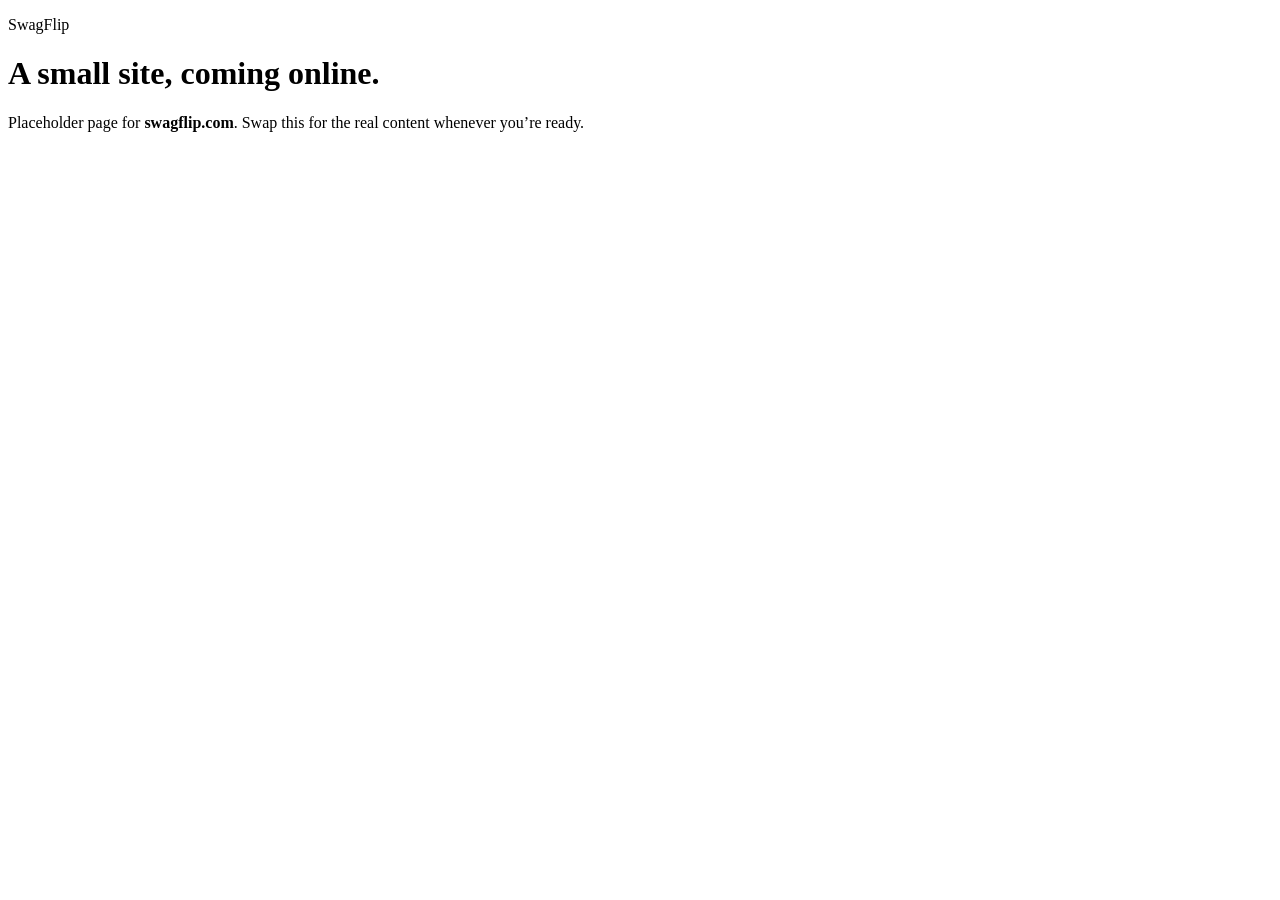
==== index.html @ eb28ddda "Create index.html" ====
<!DOCTYPE html>
<html lang="en-CA">
<head>
  <meta charset="utf-8" />
  <meta name="viewport" content="width=device-width, initial-scale=1" />
  <title>SwagFlip</title>
  <meta name="description" content="SwagFlip — coming soon." />
  <link rel="stylesheet" href="/styles.css" />
</head>
<body>
  <main class="wrap">
    <p class="eyebrow">SwagFlip</p>
    <h1>A small site, coming online.</h1>
    <p class="lede">
      Placeholder page for <strong>swagflip.com</strong>. Swap this for the real content whenever you’re ready.
    </p>
  </main>
</body>
</html>
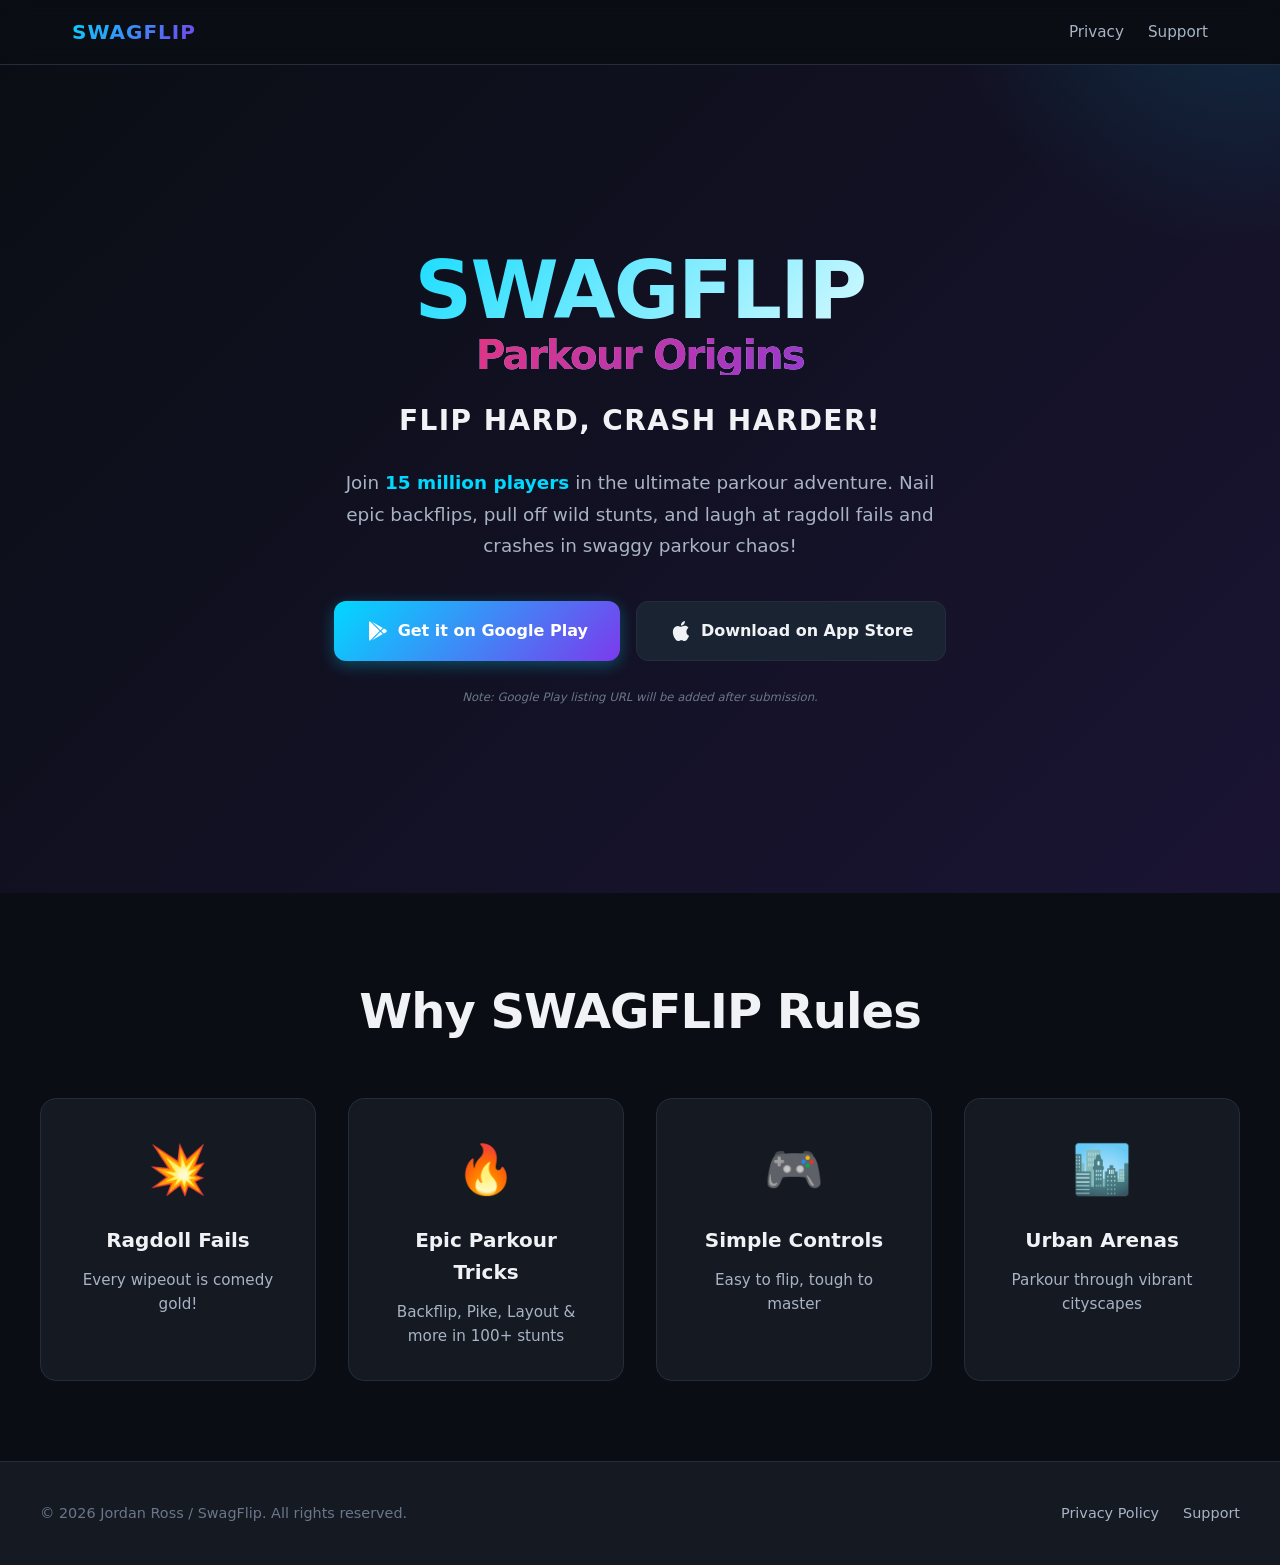
==== commit cc237cd6: "Build Google Play developer website pages - Update index.html with modern landing page for SWAGFLIP " ====
--- a/index.html
+++ b/index.html
@@ -3,17 +3,87 @@
 <head>
   <meta charset="utf-8" />
   <meta name="viewport" content="width=device-width, initial-scale=1" />
-  <title>SwagFlip</title>
-  <meta name="description" content="SwagFlip — coming soon." />
+  <title>SWAGFLIP Parkour Origins — Flip Hard, Crash Harder!</title>
+  <meta name="description" content="Join 15M players in the ultimate parkour adventure. Nail epic backflips, pull off wild stunts, and laugh at ragdoll fails in swaggy parkour chaos!" />
   <link rel="stylesheet" href="/styles.css" />
 </head>
 <body>
-  <main class="wrap">
-    <p class="eyebrow">SwagFlip</p>
-    <h1>A small site, coming online.</h1>
-    <p class="lede">
-      Placeholder page for <strong>swagflip.com</strong>. Swap this for the real content whenever you’re ready.
-    </p>
+  <nav class="nav">
+    <div class="nav-content">
+      <a href="/" class="nav-logo">SWAGFLIP</a>
+      <div class="nav-links">
+        <a href="/privacy">Privacy</a>
+        <a href="/support">Support</a>
+      </div>
+    </div>
+  </nav>
+
+  <main class="hero">
+    <div class="hero-content">
+      <h1 class="hero-title">SWAGFLIP<br><span class="hero-subtitle">Parkour Origins</span></h1>
+      <p class="hero-tagline">Flip Hard, Crash Harder!</p>
+      <p class="hero-description">
+        Join <strong>15 million players</strong> in the ultimate parkour adventure. Nail epic backflips, pull off wild stunts, and laugh at ragdoll fails and crashes in swaggy parkour chaos!
+      </p>
+
+      <div class="cta-buttons">
+        <!-- TODO: Add actual Google Play URL when available -->
+        <a href="#play" class="btn btn-primary">
+          <svg width="24" height="24" fill="currentColor" viewBox="0 0 24 24" aria-hidden="true">
+            <path d="M3,20.5V3.5C3,2.91 3.34,2.39 3.84,2.15L13.69,12L3.84,21.85C3.34,21.6 3,21.09 3,20.5M16.81,15.12L6.05,21.34L14.54,12.85L16.81,15.12M20.16,10.81C20.5,11.08 20.75,11.5 20.75,12C20.75,12.5 20.53,12.9 20.18,13.18L17.89,14.5L15.39,12L17.89,9.5L20.16,10.81M6.05,2.66L16.81,8.88L14.54,11.15L6.05,2.66Z" />
+          </svg>
+          Get it on Google Play
+        </a>
+        <a href="https://apps.apple.com/us/app/id1459008303" class="btn btn-secondary" target="_blank" rel="noopener">
+          <svg width="24" height="24" fill="currentColor" viewBox="0 0 24 24" aria-hidden="true">
+            <path d="M18.71,19.5C17.88,20.74 17,21.95 15.66,21.97C14.32,22 13.89,21.18 12.37,21.18C10.84,21.18 10.37,21.95 9.1,22C7.79,22.05 6.8,20.68 5.96,19.47C4.25,17 2.94,12.45 4.7,9.39C5.57,7.87 7.13,6.91 8.82,6.88C10.1,6.86 11.32,7.75 12.11,7.75C12.89,7.75 14.37,6.68 15.92,6.84C16.57,6.87 18.39,7.1 19.56,8.82C19.47,8.88 17.39,10.1 17.41,12.63C17.44,15.65 20.06,16.66 20.09,16.67C20.06,16.74 19.67,18.11 18.71,19.5M13,3.5C13.73,2.67 14.94,2.04 15.94,2C16.07,3.17 15.6,4.35 14.9,5.19C14.21,6.04 13.07,6.7 11.95,6.61C11.8,5.46 12.36,4.26 13,3.5Z" />
+          </svg>
+          Download on App Store
+        </a>
+      </div>
+
+      <p class="download-note">
+        <small><em>Note: Google Play listing URL will be added after submission.</em></small>
+      </p>
+    </div>
   </main>
+
+  <section class="features">
+    <div class="features-content">
+      <h2 class="section-title">Why SWAGFLIP Rules</h2>
+      <div class="features-grid">
+        <div class="feature">
+          <div class="feature-icon">💥</div>
+          <h3>Ragdoll Fails</h3>
+          <p>Every wipeout is comedy gold!</p>
+        </div>
+        <div class="feature">
+          <div class="feature-icon">🔥</div>
+          <h3>Epic Parkour Tricks</h3>
+          <p>Backflip, Pike, Layout & more in 100+ stunts</p>
+        </div>
+        <div class="feature">
+          <div class="feature-icon">🎮</div>
+          <h3>Simple Controls</h3>
+          <p>Easy to flip, tough to master</p>
+        </div>
+        <div class="feature">
+          <div class="feature-icon">🏙️</div>
+          <h3>Urban Arenas</h3>
+          <p>Parkour through vibrant cityscapes</p>
+        </div>
+      </div>
+    </div>
+  </section>
+
+  <footer class="footer">
+    <div class="footer-content">
+      <p>&copy; 2026 Jordan Ross / SwagFlip. All rights reserved.</p>
+      <div class="footer-links">
+        <a href="/privacy">Privacy Policy</a>
+        <a href="/support">Support</a>
+      </div>
+    </div>
+  </footer>
 </body>
 </html>
--- a/styles.css
+++ b/styles.css
@@ -0,0 +1,488 @@
+:root {
+  color-scheme: dark;
+  font-family: Inter, ui-sans-serif, system-ui, -apple-system, BlinkMacSystemFont, "Segoe UI", sans-serif;
+  --bg-primary: #0a0e14;
+  --bg-secondary: #141922;
+  --bg-accent: #1a2332;
+  --text-primary: #f0f2f5;
+  --text-secondary: #a8b3c4;
+  --text-muted: #6b7789;
+  --accent-primary: #00d9ff;
+  --accent-secondary: #7c3aed;
+  --accent-hot: #ff3366;
+  --border-color: #252d3d;
+  --success: #10b981;
+  --warning: #f59e0b;
+}
+
+* {
+  box-sizing: border-box;
+  margin: 0;
+  padding: 0;
+}
+
+html {
+  scroll-behavior: smooth;
+}
+
+body {
+  min-height: 100vh;
+  margin: 0;
+  color: var(--text-primary);
+  background: var(--bg-primary);
+  line-height: 1.6;
+  -webkit-font-smoothing: antialiased;
+  -moz-osx-font-smoothing: grayscale;
+}
+
+/* Navigation */
+.nav {
+  position: sticky;
+  top: 0;
+  z-index: 100;
+  background: rgba(10, 14, 20, 0.9);
+  backdrop-filter: blur(12px);
+  border-bottom: 1px solid var(--border-color);
+}
+
+.nav-content {
+  max-width: 1200px;
+  margin: 0 auto;
+  padding: 1rem 2rem;
+  display: flex;
+  justify-content: space-between;
+  align-items: center;
+}
+
+.nav-logo {
+  font-size: 1.25rem;
+  font-weight: 900;
+  letter-spacing: 0.05em;
+  text-decoration: none;
+  color: var(--accent-primary);
+  text-transform: uppercase;
+  background: linear-gradient(135deg, var(--accent-primary), var(--accent-secondary));
+  -webkit-background-clip: text;
+  -webkit-text-fill-color: transparent;
+  background-clip: text;
+}
+
+.nav-links {
+  display: flex;
+  gap: 1.5rem;
+}
+
+.nav-links a {
+  color: var(--text-secondary);
+  text-decoration: none;
+  font-weight: 500;
+  transition: color 0.2s ease;
+  font-size: 0.95rem;
+}
+
+.nav-links a:hover {
+  color: var(--accent-primary);
+}
+
+.nav-links a[aria-current="page"] {
+  color: var(--accent-primary);
+}
+
+/* Hero Section */
+.hero {
+  min-height: calc(100vh - 72px);
+  display: flex;
+  align-items: center;
+  justify-content: center;
+  padding: 3rem 2rem;
+  background: linear-gradient(135deg, #0a0e14 0%, #1a1433 100%);
+  position: relative;
+  overflow: hidden;
+}
+
+.hero::before {
+  content: '';
+  position: absolute;
+  top: -50%;
+  right: -20%;
+  width: 600px;
+  height: 600px;
+  background: radial-gradient(circle, rgba(0, 217, 255, 0.15) 0%, transparent 70%);
+  pointer-events: none;
+}
+
+.hero-content {
+  max-width: 700px;
+  text-align: center;
+  position: relative;
+  z-index: 1;
+}
+
+.hero-title {
+  font-size: clamp(2.5rem, 8vw, 5rem);
+  font-weight: 900;
+  line-height: 1;
+  letter-spacing: -0.02em;
+  margin-bottom: 0.5rem;
+  background: linear-gradient(135deg, var(--accent-primary), #fff);
+  -webkit-background-clip: text;
+  -webkit-text-fill-color: transparent;
+  background-clip: text;
+}
+
+.hero-subtitle {
+  display: block;
+  font-size: clamp(1.5rem, 4vw, 2.5rem);
+  font-weight: 700;
+  background: linear-gradient(135deg, var(--accent-hot), var(--accent-secondary));
+  -webkit-background-clip: text;
+  -webkit-text-fill-color: transparent;
+  background-clip: text;
+  margin-top: 0.25rem;
+}
+
+.hero-tagline {
+  font-size: clamp(1.25rem, 3vw, 1.75rem);
+  font-weight: 700;
+  color: var(--text-primary);
+  margin: 1.5rem 0;
+  text-transform: uppercase;
+  letter-spacing: 0.05em;
+}
+
+.hero-description {
+  font-size: clamp(1rem, 2vw, 1.15rem);
+  color: var(--text-secondary);
+  line-height: 1.7;
+  margin: 1.5rem auto 2.5rem;
+  max-width: 600px;
+}
+
+.hero-description strong {
+  color: var(--accent-primary);
+  font-weight: 700;
+}
+
+/* Buttons */
+.cta-buttons {
+  display: flex;
+  flex-wrap: wrap;
+  gap: 1rem;
+  justify-content: center;
+  margin-top: 2rem;
+}
+
+.btn {
+  display: inline-flex;
+  align-items: center;
+  gap: 0.5rem;
+  padding: 1rem 2rem;
+  font-size: 1rem;
+  font-weight: 600;
+  text-decoration: none;
+  border-radius: 0.75rem;
+  transition: all 0.2s ease;
+  cursor: pointer;
+  border: none;
+}
+
+.btn-primary {
+  background: linear-gradient(135deg, var(--accent-primary), var(--accent-secondary));
+  color: #fff;
+  box-shadow: 0 4px 16px rgba(0, 217, 255, 0.3);
+}
+
+.btn-primary:hover {
+  transform: translateY(-2px);
+  box-shadow: 0 8px 24px rgba(0, 217, 255, 0.4);
+}
+
+.btn-secondary {
+  background: var(--bg-accent);
+  color: var(--text-primary);
+  border: 1px solid var(--border-color);
+}
+
+.btn-secondary:hover {
+  background: var(--bg-secondary);
+  border-color: var(--accent-primary);
+  transform: translateY(-2px);
+}
+
+.download-note {
+  margin-top: 1.5rem;
+  color: var(--text-muted);
+  font-size: 0.875rem;
+}
+
+/* Features Section */
+.features {
+  padding: 5rem 2rem;
+  background: var(--bg-primary);
+}
+
+.features-content {
+  max-width: 1200px;
+  margin: 0 auto;
+}
+
+.section-title {
+  font-size: clamp(2rem, 5vw, 3rem);
+  font-weight: 900;
+  text-align: center;
+  margin-bottom: 3rem;
+  letter-spacing: -0.02em;
+}
+
+.features-grid {
+  display: grid;
+  grid-template-columns: repeat(auto-fit, minmax(250px, 1fr));
+  gap: 2rem;
+}
+
+.feature {
+  background: var(--bg-secondary);
+  padding: 2rem;
+  border-radius: 1rem;
+  border: 1px solid var(--border-color);
+  text-align: center;
+  transition: all 0.3s ease;
+}
+
+.feature:hover {
+  transform: translateY(-4px);
+  border-color: var(--accent-primary);
+  box-shadow: 0 8px 24px rgba(0, 217, 255, 0.15);
+}
+
+.feature-icon {
+  font-size: 3rem;
+  margin-bottom: 1rem;
+}
+
+.feature h3 {
+  font-size: 1.25rem;
+  font-weight: 700;
+  margin-bottom: 0.75rem;
+  color: var(--text-primary);
+}
+
+.feature p {
+  color: var(--text-secondary);
+  font-size: 0.95rem;
+  line-height: 1.6;
+}
+
+/* Policy/Support Pages */
+.policy-page {
+  max-width: 800px;
+  margin: 0 auto;
+  padding: 3rem 2rem 5rem;
+}
+
+.policy-content {
+  background: var(--bg-secondary);
+  padding: 3rem;
+  border-radius: 1rem;
+  border: 1px solid var(--border-color);
+}
+
+.policy-content h1 {
+  font-size: clamp(2rem, 5vw, 2.5rem);
+  font-weight: 900;
+  margin-bottom: 1rem;
+  letter-spacing: -0.02em;
+}
+
+.policy-meta {
+  color: var(--text-muted);
+  font-size: 0.95rem;
+  margin-bottom: 2rem;
+  padding-bottom: 2rem;
+  border-bottom: 1px solid var(--border-color);
+}
+
+.policy-notice {
+  background: linear-gradient(135deg, rgba(245, 158, 11, 0.15), rgba(251, 146, 60, 0.1));
+  border: 1px solid var(--warning);
+  border-radius: 0.75rem;
+  padding: 1.25rem;
+  margin-bottom: 2rem;
+  color: var(--text-primary);
+  font-size: 0.95rem;
+  line-height: 1.6;
+}
+
+.policy-section {
+  margin-bottom: 2.5rem;
+}
+
+.policy-section h2 {
+  font-size: 1.5rem;
+  font-weight: 700;
+  margin-bottom: 1rem;
+  color: var(--text-primary);
+}
+
+.policy-section h3 {
+  font-size: 1.15rem;
+  font-weight: 600;
+  margin: 1.5rem 0 0.75rem;
+  color: var(--text-primary);
+}
+
+.policy-section p {
+  color: var(--text-secondary);
+  line-height: 1.7;
+  margin-bottom: 1rem;
+}
+
+.policy-section ul {
+  margin-left: 1.5rem;
+  margin-bottom: 1rem;
+}
+
+.policy-section li {
+  color: var(--text-secondary);
+  line-height: 1.7;
+  margin-bottom: 0.5rem;
+}
+
+.policy-section a {
+  color: var(--accent-primary);
+  text-decoration: none;
+  border-bottom: 1px solid transparent;
+  transition: border-color 0.2s ease;
+}
+
+.policy-section a:hover {
+  border-bottom-color: var(--accent-primary);
+}
+
+.contact-info {
+  background: var(--bg-accent);
+  padding: 1.25rem;
+  border-radius: 0.5rem;
+  border-left: 3px solid var(--accent-primary);
+  margin: 1rem 0;
+}
+
+.contact-note {
+  background: var(--bg-accent);
+  padding: 1rem;
+  border-radius: 0.5rem;
+  border-left: 3px solid var(--accent-secondary);
+  margin-top: 1rem;
+  font-size: 0.9rem;
+}
+
+.faq-item {
+  margin-bottom: 2rem;
+  padding-bottom: 2rem;
+  border-bottom: 1px solid var(--border-color);
+}
+
+.faq-item:last-child {
+  border-bottom: none;
+  padding-bottom: 0;
+}
+
+.faq-item h3 {
+  color: var(--accent-primary);
+}
+
+/* Footer */
+.footer {
+  background: var(--bg-secondary);
+  border-top: 1px solid var(--border-color);
+  padding: 2.5rem 2rem;
+}
+
+.footer-content {
+  max-width: 1200px;
+  margin: 0 auto;
+  display: flex;
+  justify-content: space-between;
+  align-items: center;
+  gap: 2rem;
+  flex-wrap: wrap;
+}
+
+.footer p {
+  color: var(--text-muted);
+  font-size: 0.9rem;
+}
+
+.footer-links {
+  display: flex;
+  gap: 1.5rem;
+}
+
+.footer-links a {
+  color: var(--text-secondary);
+  text-decoration: none;
+  font-size: 0.9rem;
+  transition: color 0.2s ease;
+}
+
+.footer-links a:hover {
+  color: var(--accent-primary);
+}
+
+/* Responsive Design */
+@media (max-width: 768px) {
+  .nav-content {
+    padding: 1rem 1.5rem;
+  }
+
+  .nav-links {
+    gap: 1rem;
+  }
+
+  .hero {
+    min-height: auto;
+    padding: 4rem 1.5rem;
+  }
+
+  .cta-buttons {
+    flex-direction: column;
+  }
+
+  .btn {
+    width: 100%;
+    justify-content: center;
+  }
+
+  .features {
+    padding: 3rem 1.5rem;
+  }
+
+  .features-grid {
+    grid-template-columns: 1fr;
+    gap: 1.5rem;
+  }
+
+  .policy-content {
+    padding: 2rem 1.5rem;
+  }
+
+  .footer-content {
+    flex-direction: column;
+    text-align: center;
+  }
+
+  .footer-links {
+    width: 100%;
+    justify-content: center;
+  }
+}
+
+@media (max-width: 480px) {
+  .policy-content {
+    padding: 1.5rem 1rem;
+  }
+
+  .policy-section ul {
+    margin-left: 1rem;
+  }
+}
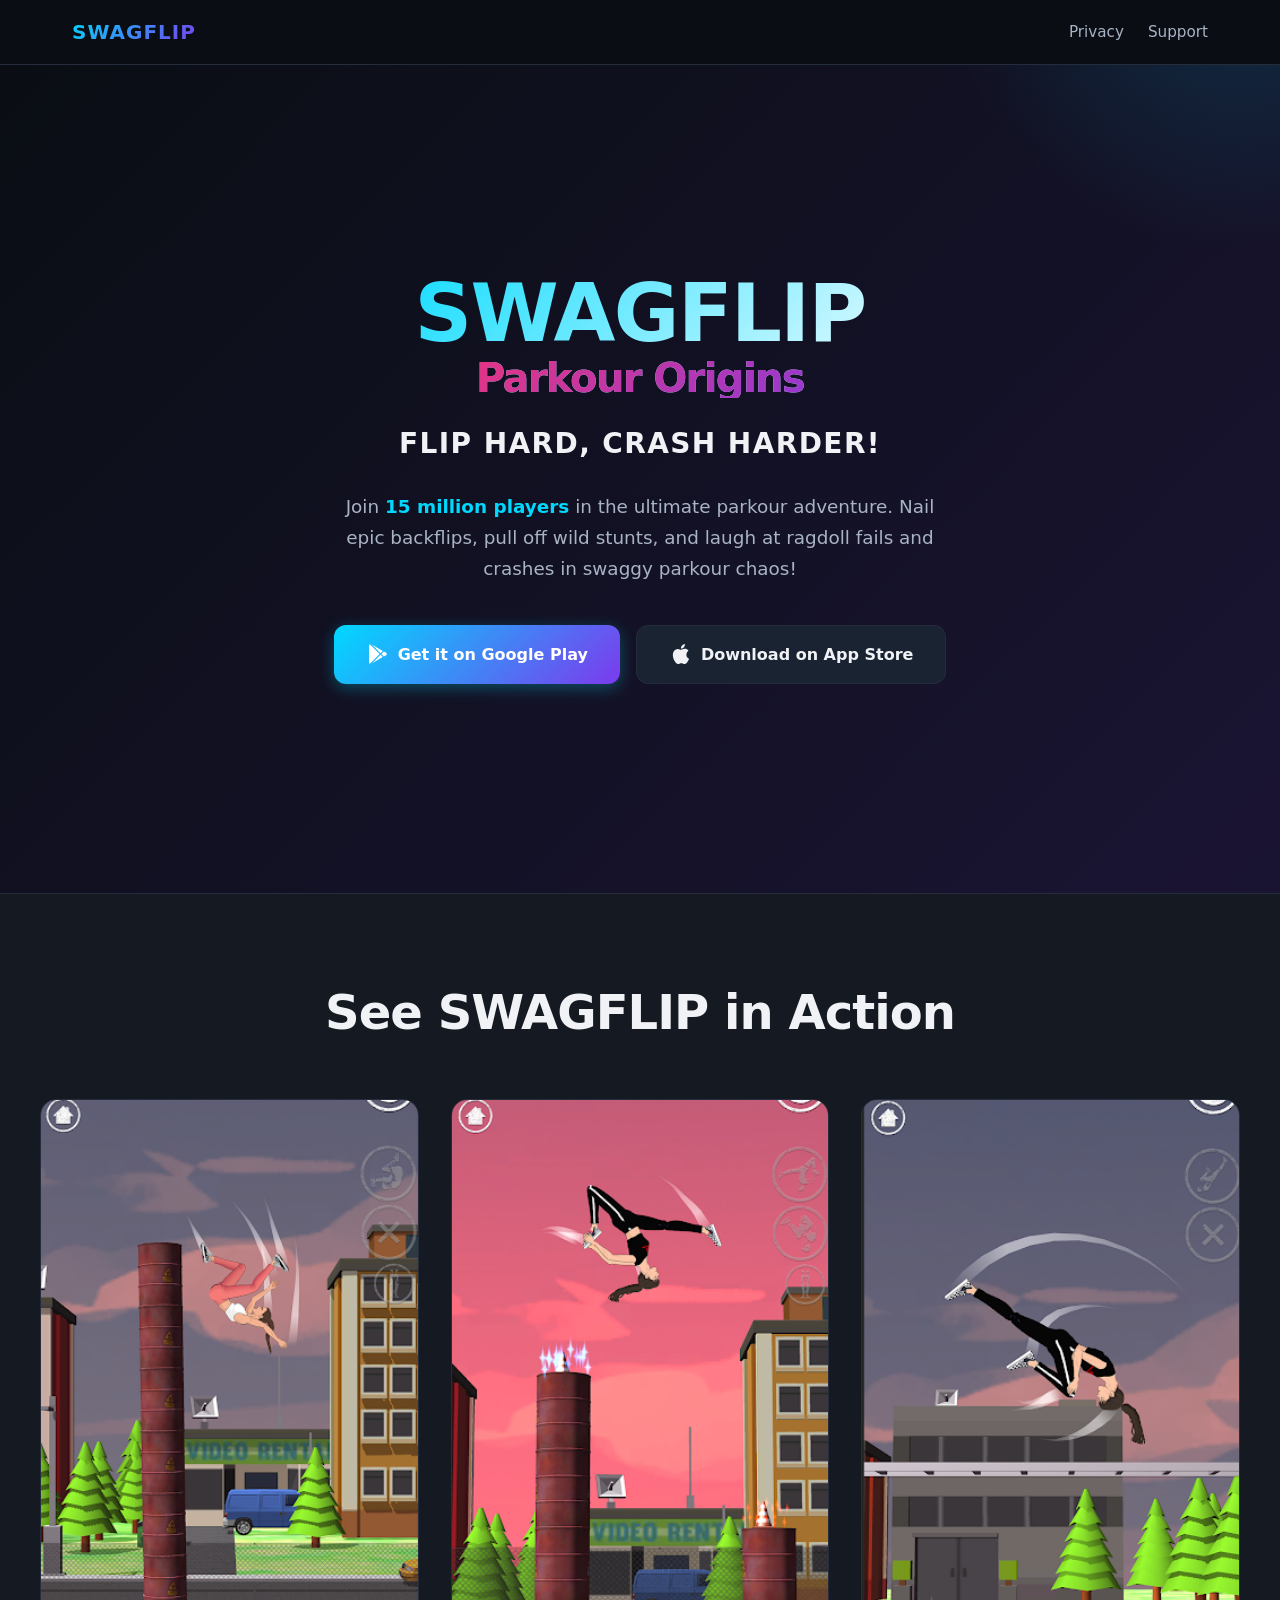
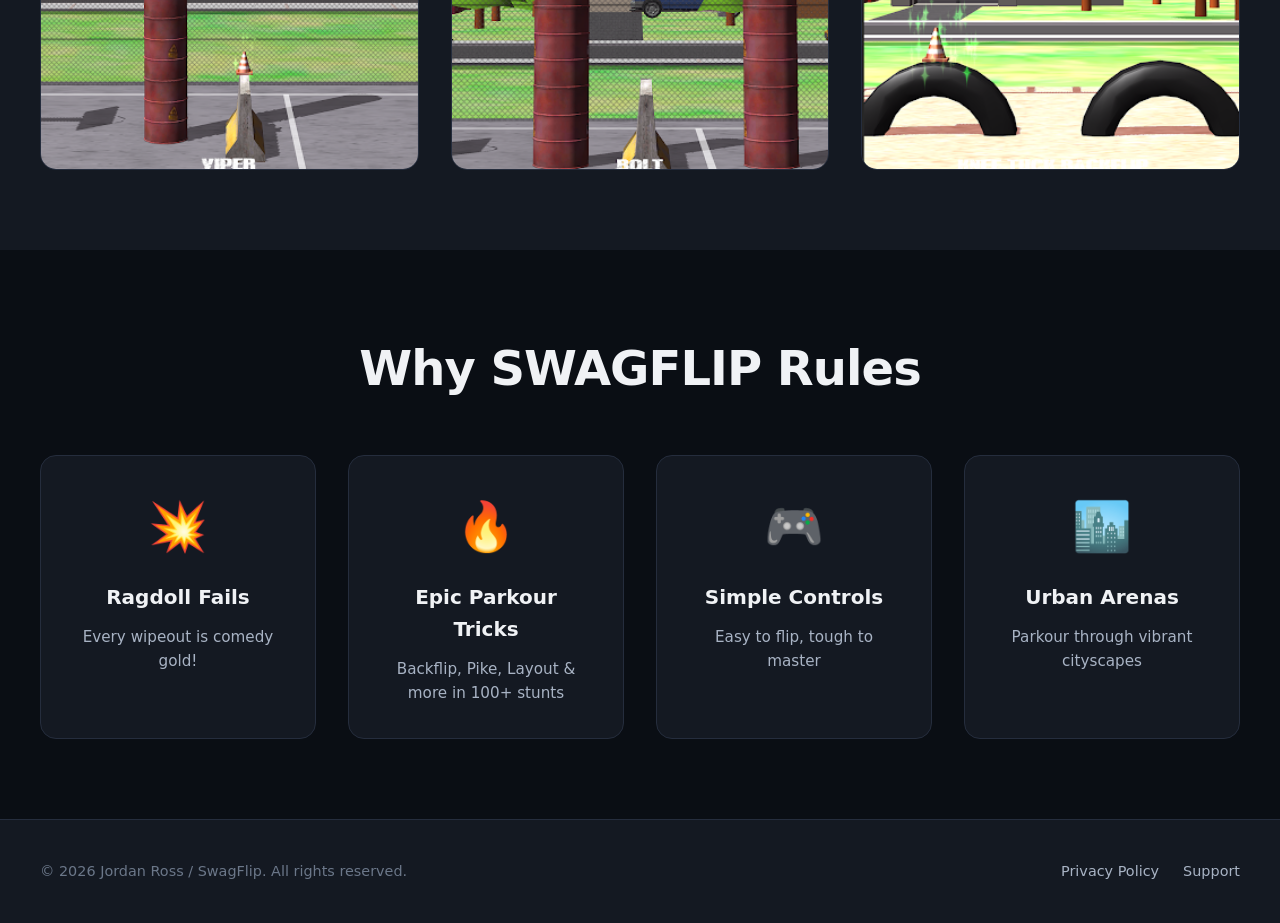
==== commit 9ee67cef: "Add Google Play Store assets and update site with gameplay screenshots - Add Play Store icon and scr" ====
--- a/index.html
+++ b/index.html
@@ -5,6 +5,8 @@
   <meta name="viewport" content="width=device-width, initial-scale=1" />
   <title>SWAGFLIP Parkour Origins — Flip Hard, Crash Harder!</title>
   <meta name="description" content="Join 15M players in the ultimate parkour adventure. Nail epic backflips, pull off wild stunts, and laugh at ragdoll fails in swaggy parkour chaos!" />
+  <link rel="icon" type="image/jpeg" href="/assets/icon.jpg" />
+  <link rel="apple-touch-icon" href="/assets/icon.jpg" />
   <link rel="stylesheet" href="/styles.css" />
 </head>
 <body>
@@ -27,8 +29,7 @@
       </p>
 
       <div class="cta-buttons">
-        <!-- TODO: Add actual Google Play URL when available -->
-        <a href="#play" class="btn btn-primary">
+        <a href="https://play.google.com/store/apps/details?id=com.gladio.superflip" class="btn btn-primary" target="_blank" rel="noopener">
           <svg width="24" height="24" fill="currentColor" viewBox="0 0 24 24" aria-hidden="true">
             <path d="M3,20.5V3.5C3,2.91 3.34,2.39 3.84,2.15L13.69,12L3.84,21.85C3.34,21.6 3,21.09 3,20.5M16.81,15.12L6.05,21.34L14.54,12.85L16.81,15.12M20.16,10.81C20.5,11.08 20.75,11.5 20.75,12C20.75,12.5 20.53,12.9 20.18,13.18L17.89,14.5L15.39,12L17.89,9.5L20.16,10.81M6.05,2.66L16.81,8.88L14.54,11.15L6.05,2.66Z" />
           </svg>
@@ -41,12 +42,25 @@
           Download on App Store
         </a>
       </div>
-
-      <p class="download-note">
-        <small><em>Note: Google Play listing URL will be added after submission.</em></small>
-      </p>
     </div>
   </main>
+
+  <section class="screenshots">
+    <div class="screenshots-content">
+      <h2 class="section-title">See SWAGFLIP in Action</h2>
+      <div class="screenshots-grid">
+        <div class="screenshot">
+          <img src="/assets/screenshots/gameplay-1.jpg" alt="SWAGFLIP parkour gameplay showing character performing aerial tricks" loading="lazy" />
+        </div>
+        <div class="screenshot">
+          <img src="/assets/screenshots/gameplay-2.jpg" alt="SWAGFLIP urban parkour gameplay with ragdoll physics" loading="lazy" />
+        </div>
+        <div class="screenshot">
+          <img src="/assets/screenshots/gameplay-3.jpg" alt="SWAGFLIP gameplay featuring backflips and stunts in city environment" loading="lazy" />
+        </div>
+      </div>
+    </div>
+  </section>
 
   <section class="features">
     <div class="features-content">
--- a/styles.css
+++ b/styles.css
@@ -216,6 +216,51 @@
 }
 
 /* Features Section */
+.screenshots {
+  padding: 5rem 2rem;
+  background: var(--bg-secondary);
+  border-top: 1px solid var(--border-color);
+}
+
+.screenshots-content {
+  max-width: 1200px;
+  margin: 0 auto;
+}
+
+.screenshots-grid {
+  display: grid;
+  grid-template-columns: repeat(auto-fit, minmax(280px, 1fr));
+  gap: 2rem;
+  margin-top: 3rem;
+}
+
+.screenshot {
+  position: relative;
+  border-radius: 1rem;
+  overflow: hidden;
+  border: 1px solid var(--border-color);
+  transition: all 0.3s ease;
+  background: var(--bg-accent);
+}
+
+.screenshot:hover {
+  transform: translateY(-8px);
+  border-color: var(--accent-primary);
+  box-shadow: 0 12px 32px rgba(0, 217, 255, 0.2);
+}
+
+.screenshot img {
+  width: 100%;
+  height: auto;
+  display: block;
+  transition: transform 0.3s ease;
+}
+
+.screenshot:hover img {
+  transform: scale(1.05);
+}
+
+/* Features Section */
 .features {
   padding: 5rem 2rem;
   background: var(--bg-primary);
@@ -457,6 +502,15 @@
     padding: 3rem 1.5rem;
   }
 
+  .screenshots {
+    padding: 3rem 1.5rem;
+  }
+
+  .screenshots-grid {
+    grid-template-columns: 1fr;
+    gap: 1.5rem;
+  }
+
   .features-grid {
     grid-template-columns: 1fr;
     gap: 1.5rem;
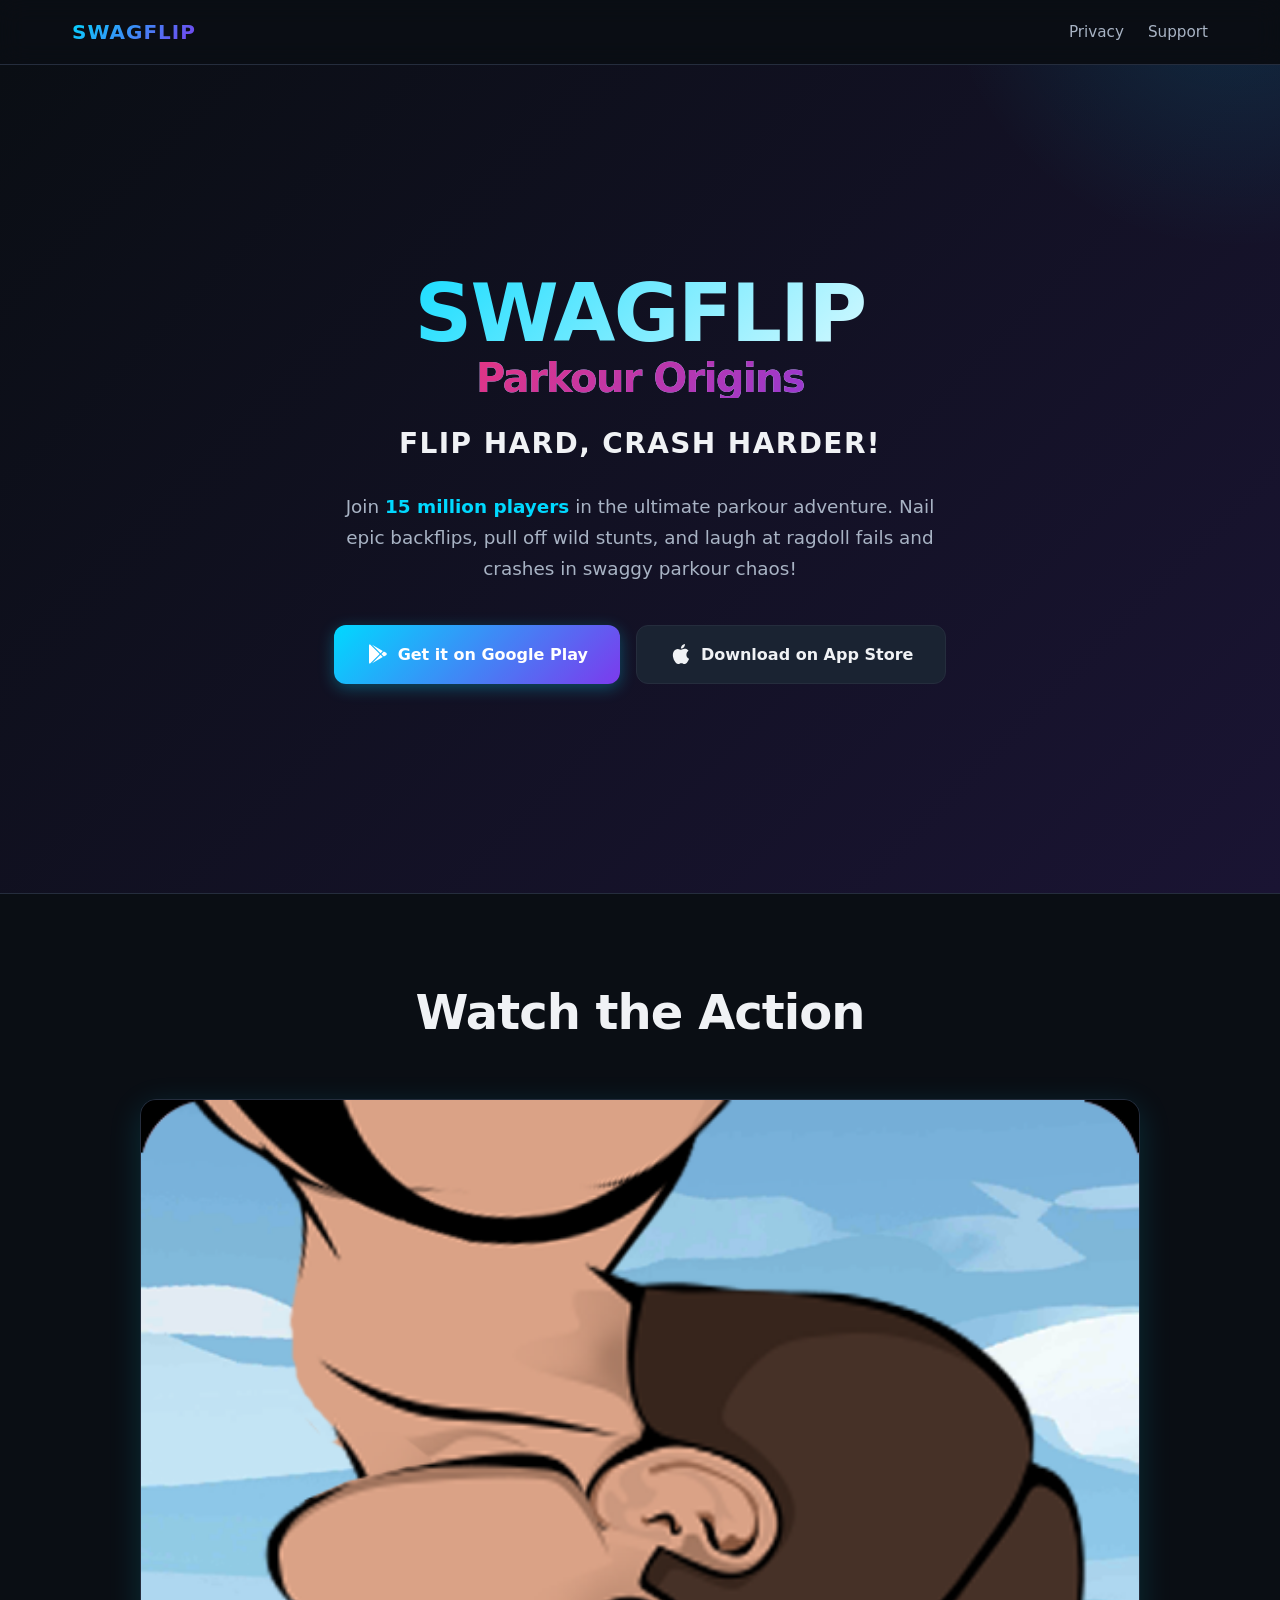
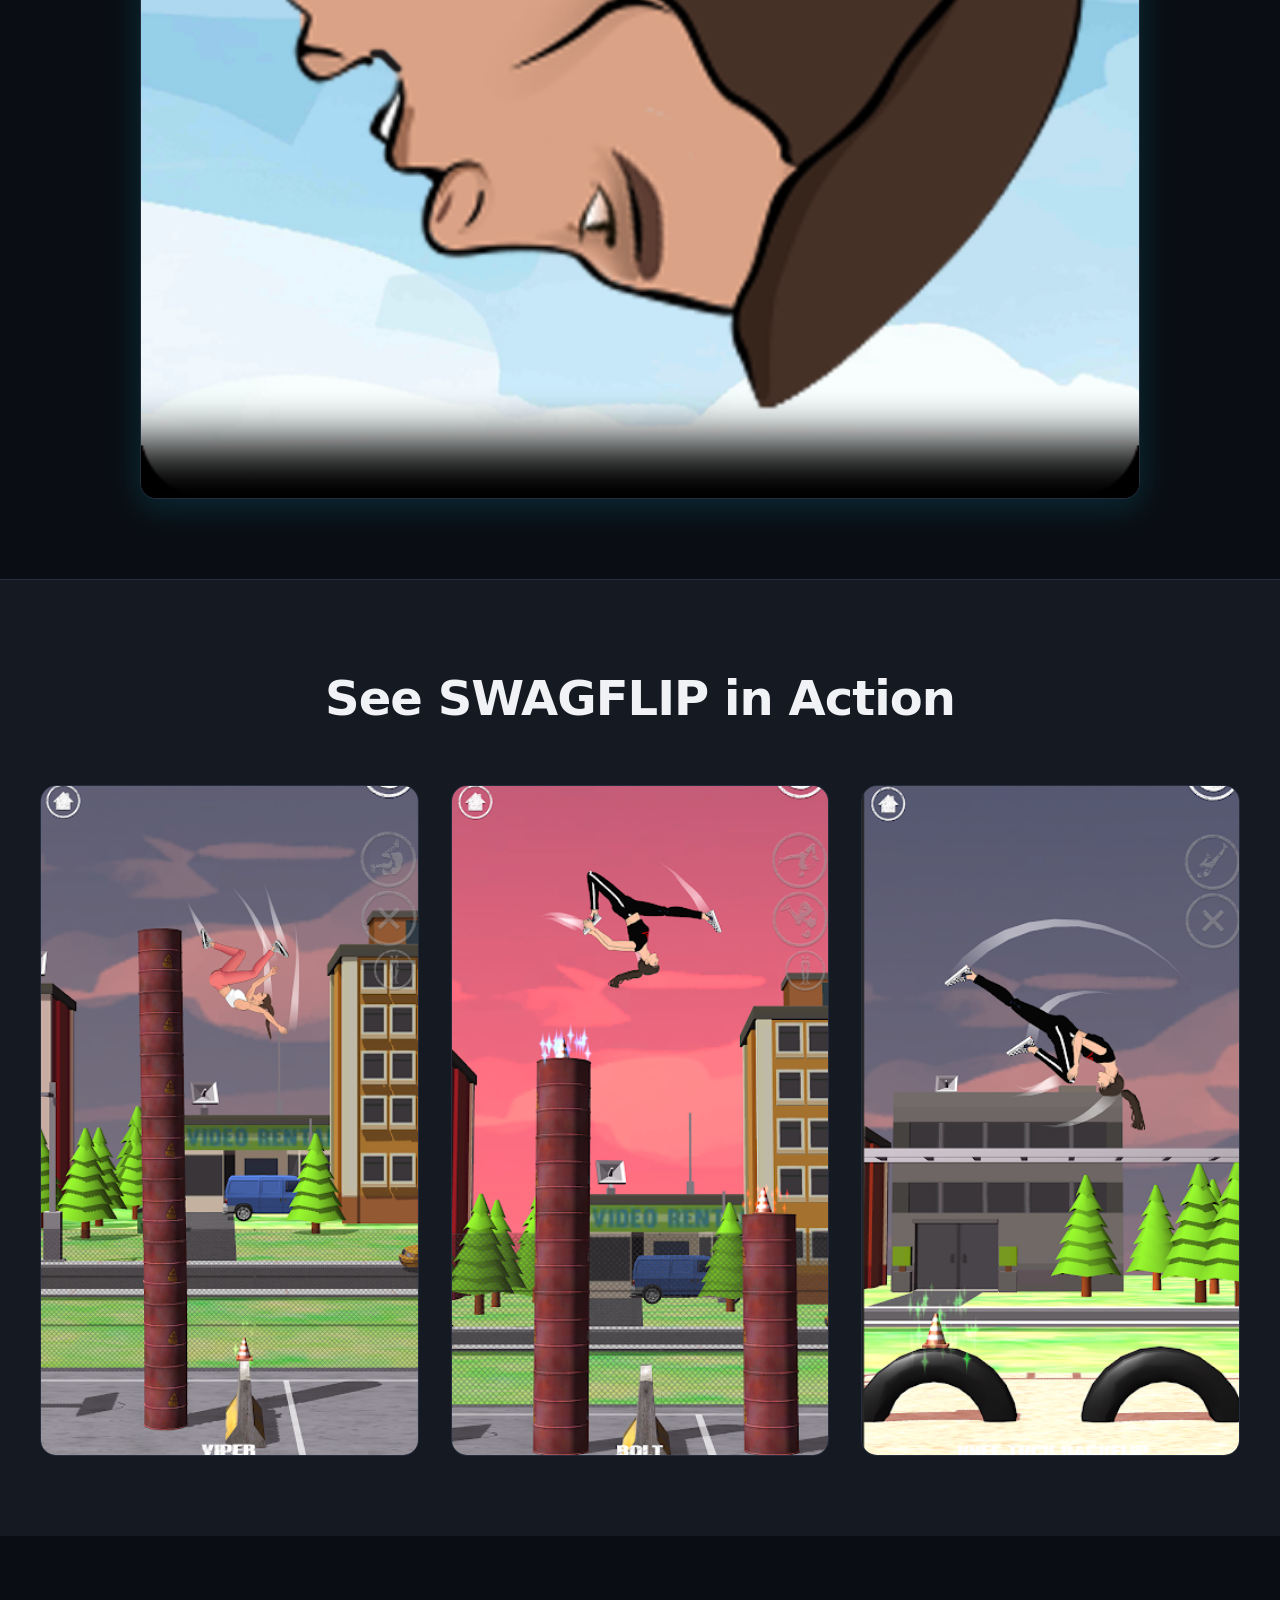
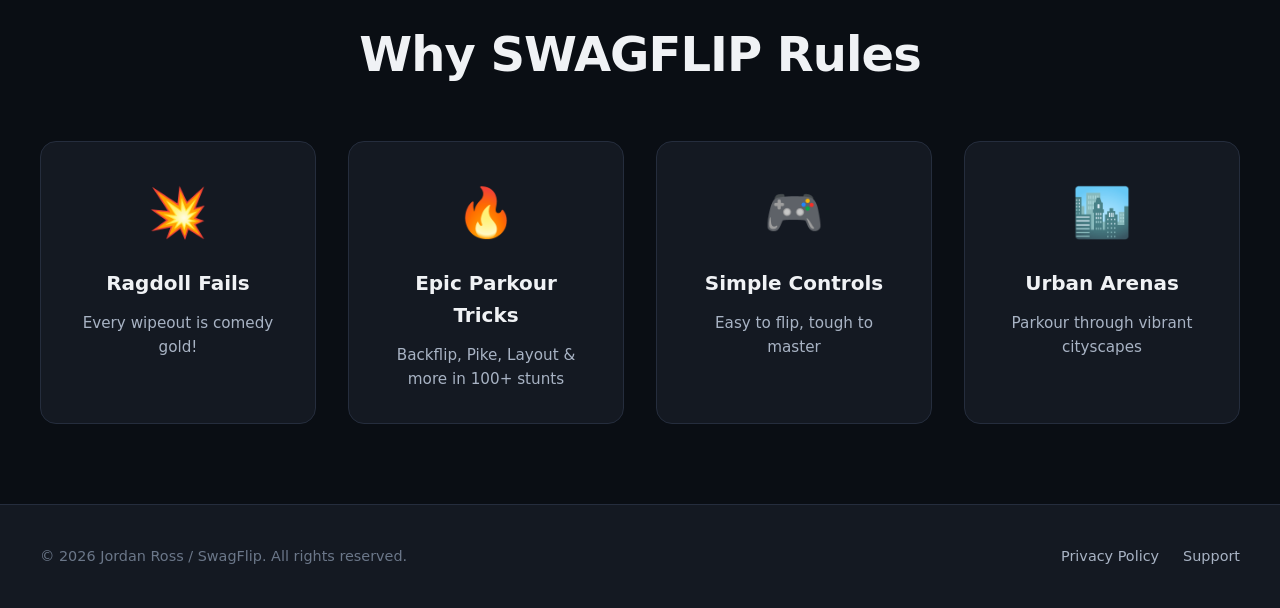
==== commit c4fd7f70: "Add Google Play promo trailer video - Add promo trailer (471KB mp4, 1280x720) to assets/video/traile" ====
--- a/index.html
+++ b/index.html
@@ -44,6 +44,25 @@
       </div>
     </div>
   </main>
+
+  <section class="video-section">
+    <div class="video-content">
+      <h2 class="section-title">Watch the Action</h2>
+      <div class="video-container">
+        <video 
+          controls 
+          playsinline 
+          poster="/assets/icon.jpg"
+          preload="metadata"
+          class="promo-video"
+          aria-label="SWAGFLIP Parkour Origins gameplay trailer">
+          <source src="/assets/video/trailer.mp4" type="video/mp4" />
+          Your browser does not support the video tag.
+          <a href="https://www.youtube.com/watch?v=nbRU2nHka54" target="_blank" rel="noopener">Watch on YouTube</a>
+        </video>
+      </div>
+    </div>
+  </section>
 
   <section class="screenshots">
     <div class="screenshots-content">
--- a/styles.css
+++ b/styles.css
@@ -215,6 +215,35 @@
   font-size: 0.875rem;
 }
 
+/* Video Section */
+.video-section {
+  padding: 5rem 2rem;
+  background: var(--bg-primary);
+  border-top: 1px solid var(--border-color);
+}
+
+.video-content {
+  max-width: 1000px;
+  margin: 0 auto;
+}
+
+.video-container {
+  position: relative;
+  margin-top: 3rem;
+  border-radius: 1rem;
+  overflow: hidden;
+  border: 1px solid var(--border-color);
+  background: var(--bg-accent);
+  box-shadow: 0 8px 32px rgba(0, 217, 255, 0.15);
+}
+
+.promo-video {
+  width: 100%;
+  height: auto;
+  display: block;
+  background: #000;
+}
+
 /* Features Section */
 .screenshots {
   padding: 5rem 2rem;
@@ -502,6 +531,10 @@
     padding: 3rem 1.5rem;
   }
 
+  .video-section {
+    padding: 3rem 1.5rem;
+  }
+
   .screenshots {
     padding: 3rem 1.5rem;
   }
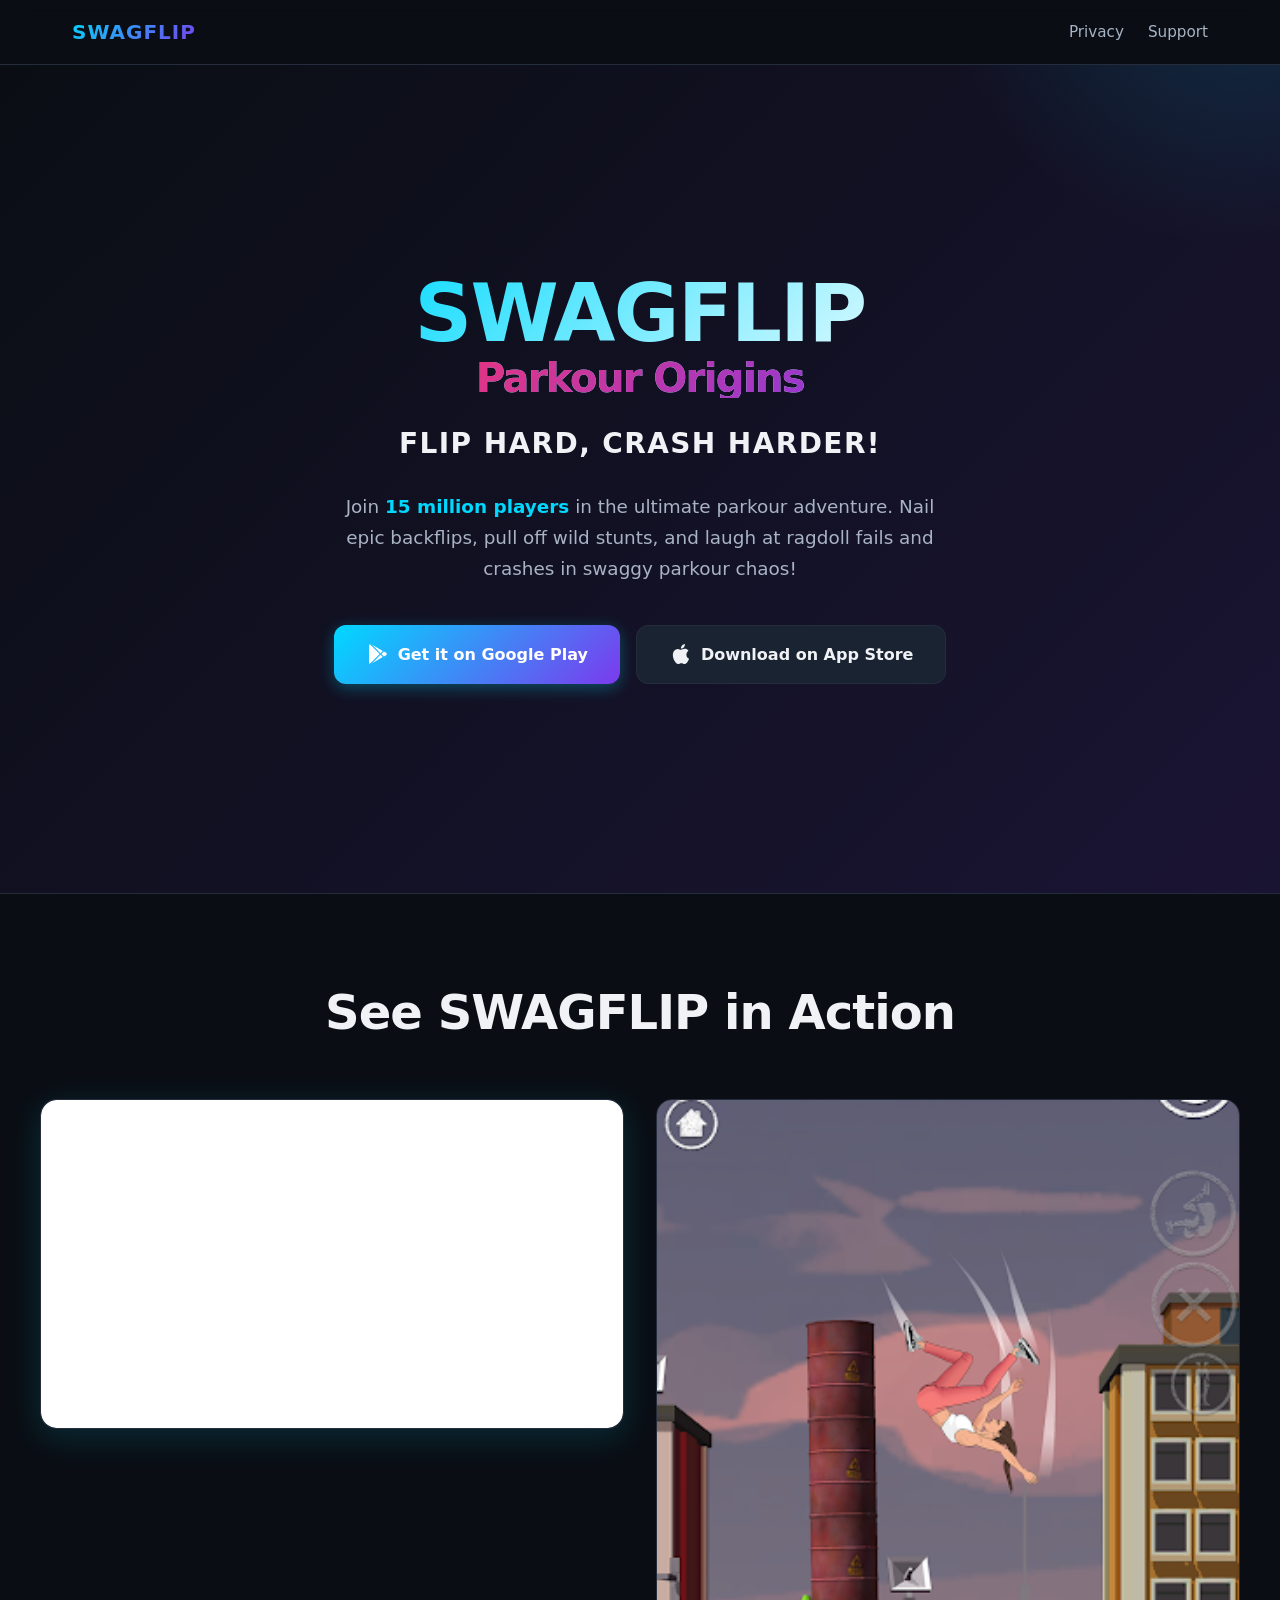
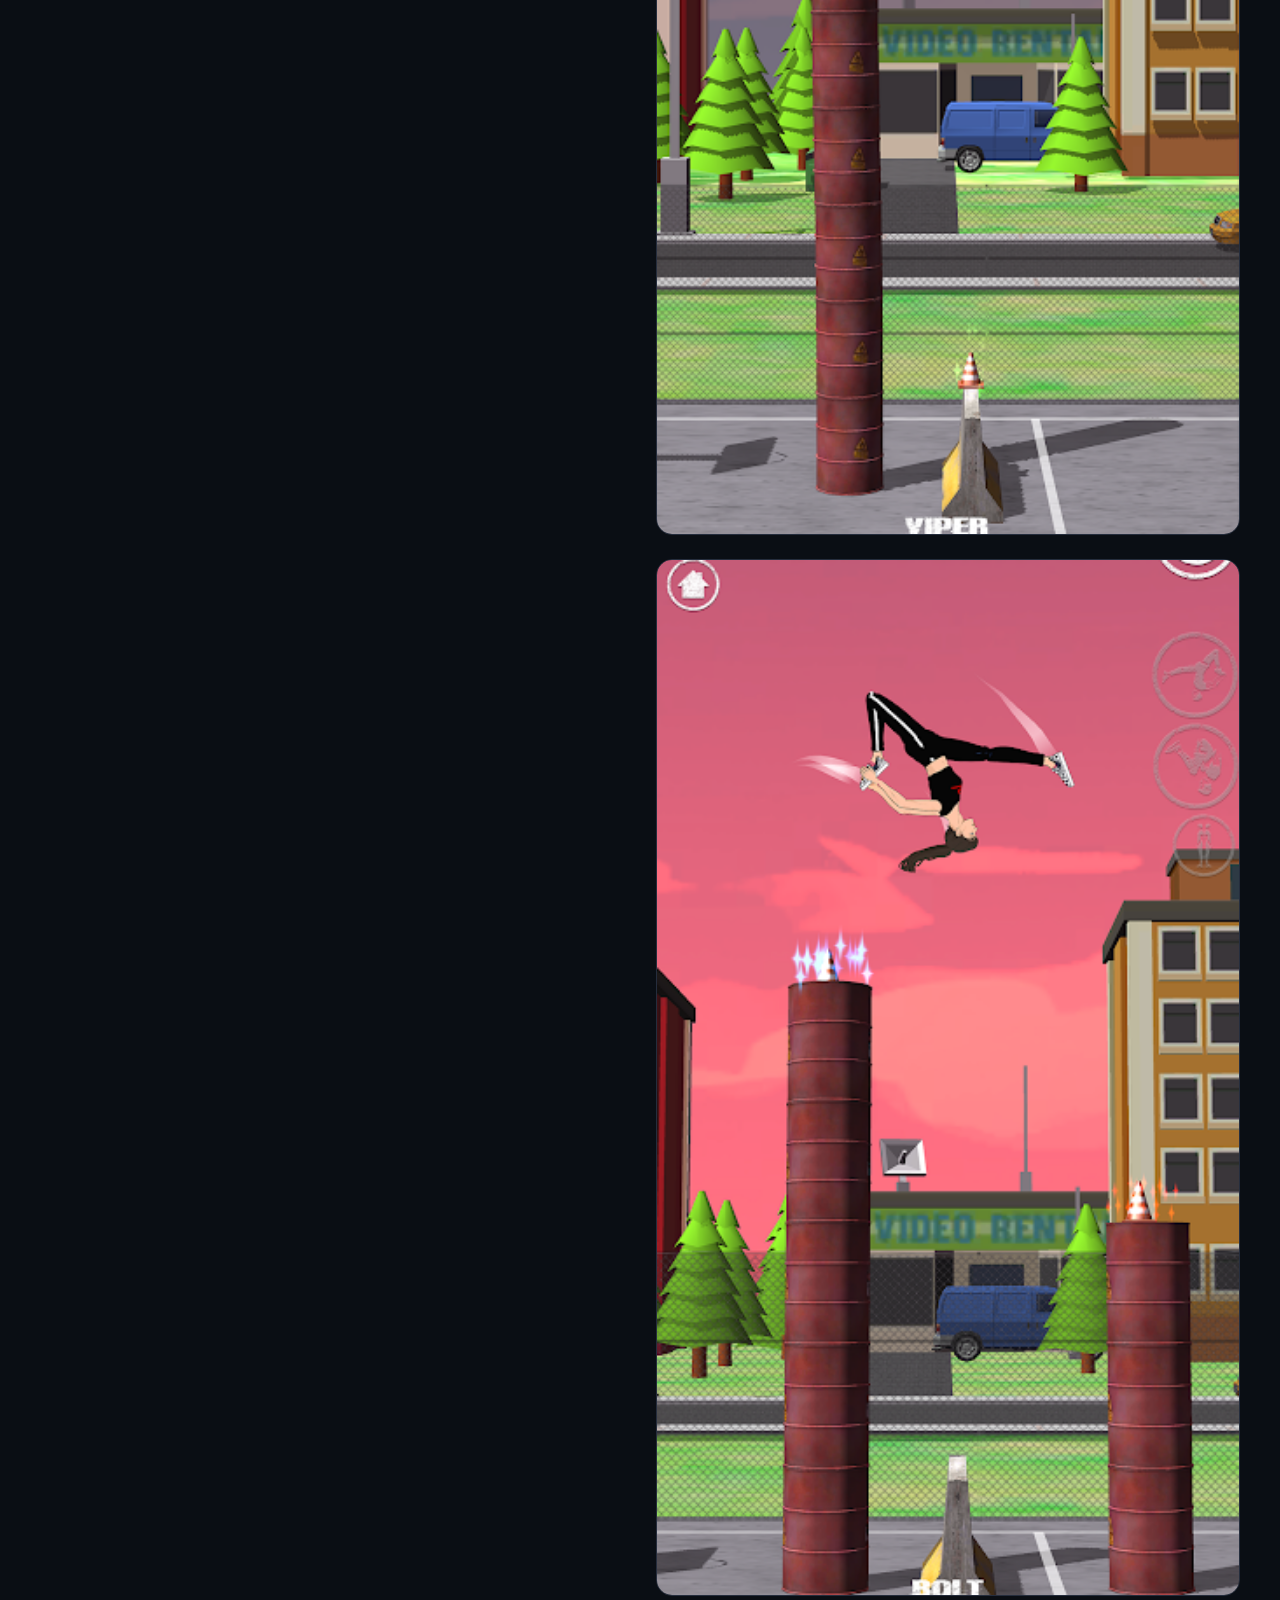
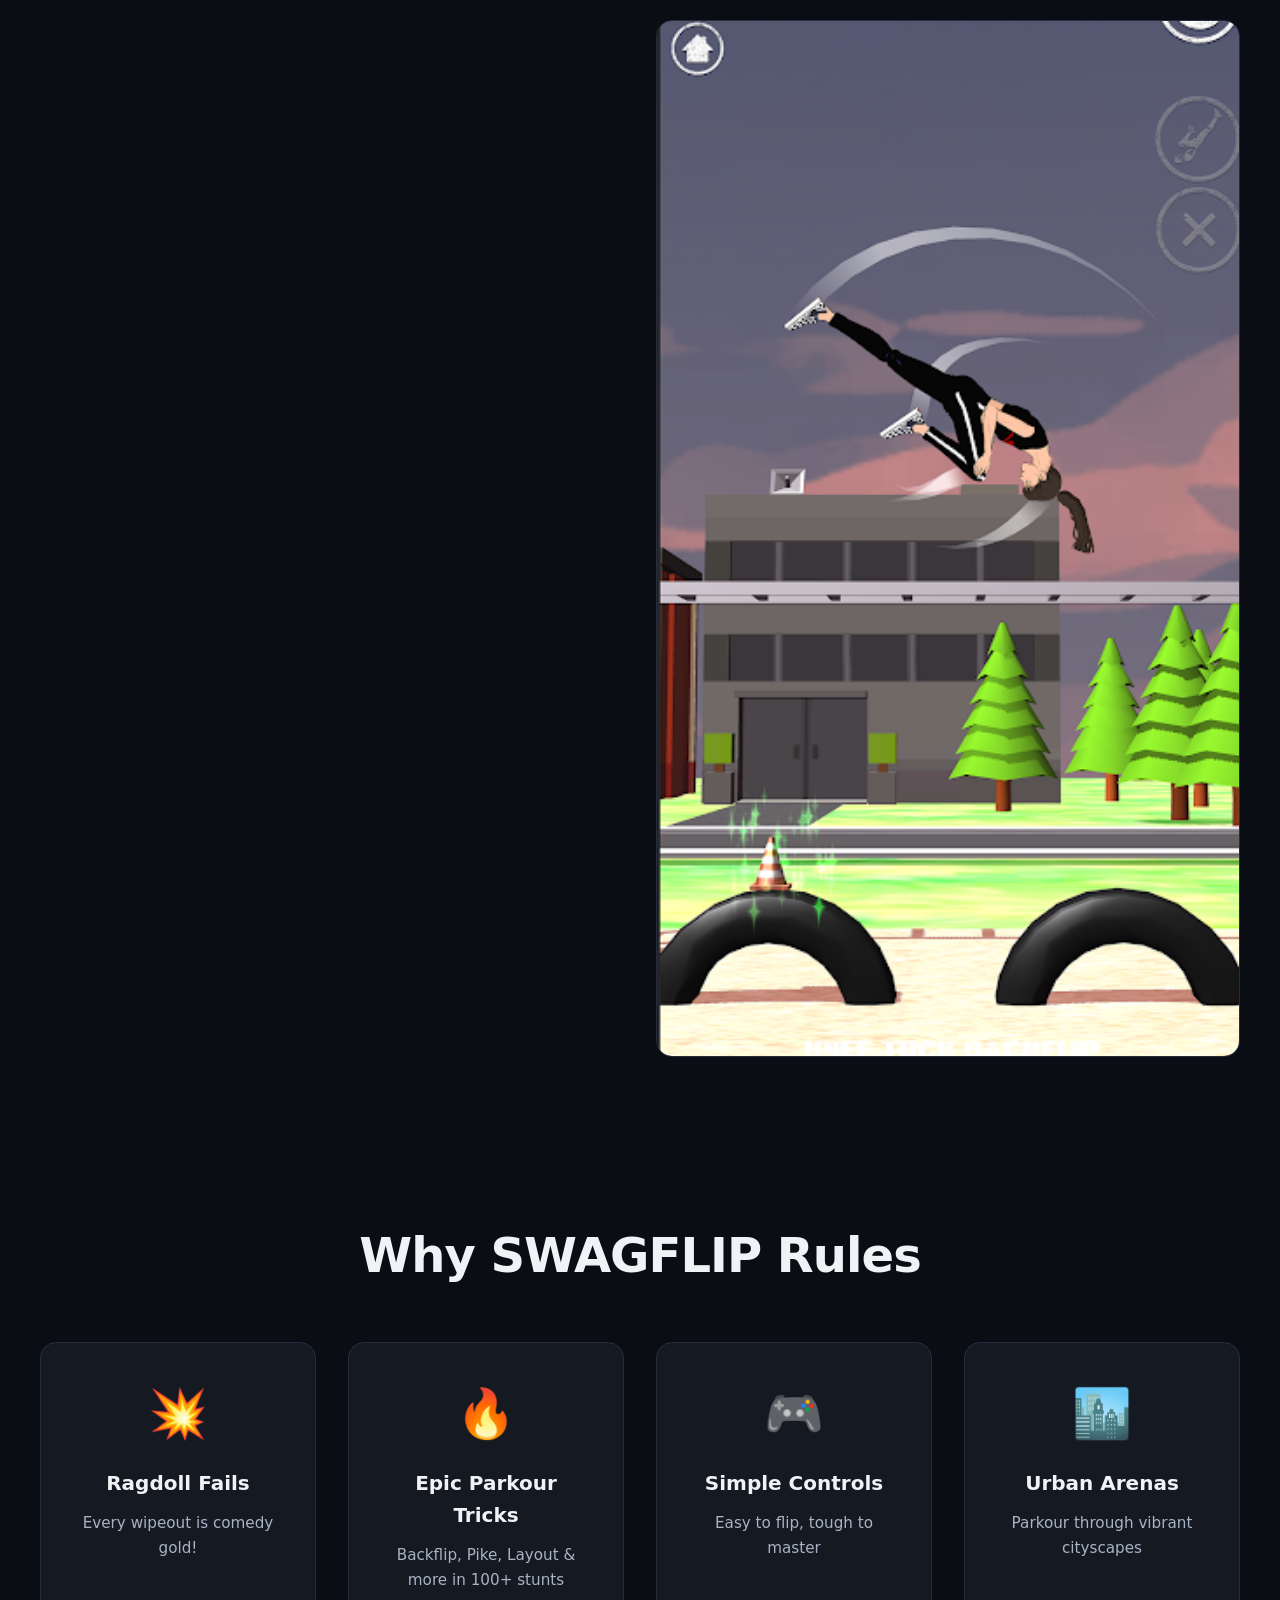
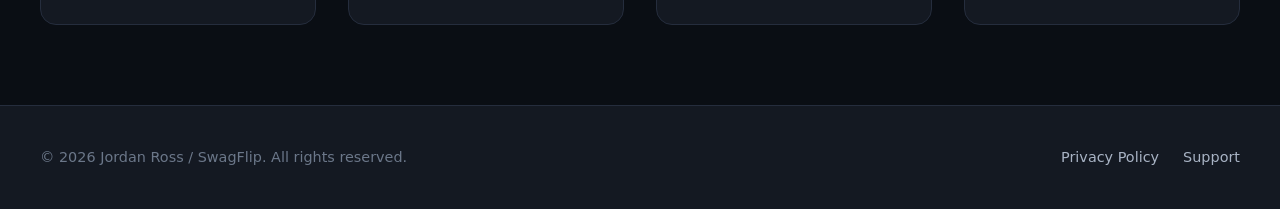
==== commit 8d451b72: "Replace local video with YouTube embed and improve layout Fix home page media layout by replacing pr" ====
--- a/index.html
+++ b/index.html
@@ -45,37 +45,32 @@
     </div>
   </main>
 
-  <section class="video-section">
-    <div class="video-content">
-      <h2 class="section-title">Watch the Action</h2>
-      <div class="video-container">
-        <video 
-          controls 
-          playsinline 
-          poster="/assets/icon.jpg"
-          preload="metadata"
-          class="promo-video"
-          aria-label="SWAGFLIP Parkour Origins gameplay trailer">
-          <source src="/assets/video/trailer.mp4" type="video/mp4" />
-          Your browser does not support the video tag.
-          <a href="https://www.youtube.com/watch?v=nbRU2nHka54" target="_blank" rel="noopener">Watch on YouTube</a>
-        </video>
-      </div>
-    </div>
-  </section>
-
-  <section class="screenshots">
-    <div class="screenshots-content">
+  <section class="media-showcase">
+    <div class="media-content">
       <h2 class="section-title">See SWAGFLIP in Action</h2>
-      <div class="screenshots-grid">
-        <div class="screenshot">
-          <img src="/assets/screenshots/gameplay-1.jpg" alt="SWAGFLIP parkour gameplay showing character performing aerial tricks" loading="lazy" />
+      <div class="media-grid">
+        <div class="media-video">
+          <div class="video-wrapper">
+            <iframe 
+              src="https://www.youtube-nocookie.com/embed/nbRU2nHka54" 
+              title="SWAGFLIP Parkour Origins - Gameplay Trailer"
+              frameborder="0" 
+              allow="accelerometer; autoplay; clipboard-write; encrypted-media; gyroscope; picture-in-picture; web-share" 
+              allowfullscreen
+              loading="lazy">
+            </iframe>
+          </div>
         </div>
-        <div class="screenshot">
-          <img src="/assets/screenshots/gameplay-2.jpg" alt="SWAGFLIP urban parkour gameplay with ragdoll physics" loading="lazy" />
-        </div>
-        <div class="screenshot">
-          <img src="/assets/screenshots/gameplay-3.jpg" alt="SWAGFLIP gameplay featuring backflips and stunts in city environment" loading="lazy" />
+        <div class="media-screenshots">
+          <div class="screenshot">
+            <img src="/assets/screenshots/gameplay-1.jpg" alt="SWAGFLIP parkour gameplay showing character performing aerial tricks" loading="lazy" />
+          </div>
+          <div class="screenshot">
+            <img src="/assets/screenshots/gameplay-2.jpg" alt="SWAGFLIP urban parkour gameplay with ragdoll physics" loading="lazy" />
+          </div>
+          <div class="screenshot">
+            <img src="/assets/screenshots/gameplay-3.jpg" alt="SWAGFLIP gameplay featuring backflips and stunts in city environment" loading="lazy" />
+          </div>
         </div>
       </div>
     </div>
--- a/styles.css
+++ b/styles.css
@@ -215,52 +215,54 @@
   font-size: 0.875rem;
 }
 
-/* Video Section */
-.video-section {
+/* Media Showcase Section - Video + Screenshots */
+.media-showcase {
   padding: 5rem 2rem;
   background: var(--bg-primary);
   border-top: 1px solid var(--border-color);
 }
 
-.video-content {
-  max-width: 1000px;
+.media-content {
+  max-width: 1200px;
   margin: 0 auto;
 }
 
-.video-container {
+.media-grid {
+  display: grid;
+  grid-template-columns: 1fr 1fr;
+  gap: 2rem;
+  margin-top: 3rem;
+  align-items: start;
+}
+
+.media-video {
   position: relative;
-  margin-top: 3rem;
+}
+
+.video-wrapper {
+  position: relative;
+  padding-bottom: 56.25%;
+  height: 0;
+  overflow: hidden;
   border-radius: 1rem;
-  overflow: hidden;
   border: 1px solid var(--border-color);
   background: var(--bg-accent);
   box-shadow: 0 8px 32px rgba(0, 217, 255, 0.15);
 }
 
-.promo-video {
+.video-wrapper iframe {
+  position: absolute;
+  top: 0;
+  left: 0;
   width: 100%;
-  height: auto;
-  display: block;
-  background: #000;
-}
-
-/* Features Section */
-.screenshots {
-  padding: 5rem 2rem;
-  background: var(--bg-secondary);
-  border-top: 1px solid var(--border-color);
-}
-
-.screenshots-content {
-  max-width: 1200px;
-  margin: 0 auto;
-}
-
-.screenshots-grid {
+  height: 100%;
+  border-radius: 1rem;
+}
+
+.media-screenshots {
   display: grid;
-  grid-template-columns: repeat(auto-fit, minmax(280px, 1fr));
-  gap: 2rem;
-  margin-top: 3rem;
+  grid-template-columns: 1fr;
+  gap: 1.5rem;
 }
 
 .screenshot {
@@ -273,9 +275,9 @@
 }
 
 .screenshot:hover {
-  transform: translateY(-8px);
+  transform: translateY(-4px);
   border-color: var(--accent-primary);
-  box-shadow: 0 12px 32px rgba(0, 217, 255, 0.2);
+  box-shadow: 0 8px 24px rgba(0, 217, 255, 0.2);
 }
 
 .screenshot img {
@@ -286,7 +288,7 @@
 }
 
 .screenshot:hover img {
-  transform: scale(1.05);
+  transform: scale(1.03);
 }
 
 /* Features Section */
@@ -376,17 +378,6 @@
   border-bottom: 1px solid var(--border-color);
 }
 
-.policy-notice {
-  background: linear-gradient(135deg, rgba(245, 158, 11, 0.15), rgba(251, 146, 60, 0.1));
-  border: 1px solid var(--warning);
-  border-radius: 0.75rem;
-  padding: 1.25rem;
-  margin-bottom: 2rem;
-  color: var(--text-primary);
-  font-size: 0.95rem;
-  line-height: 1.6;
-}
-
 .policy-section {
   margin-bottom: 2.5rem;
 }
@@ -439,15 +430,6 @@
   border-radius: 0.5rem;
   border-left: 3px solid var(--accent-primary);
   margin: 1rem 0;
-}
-
-.contact-note {
-  background: var(--bg-accent);
-  padding: 1rem;
-  border-radius: 0.5rem;
-  border-left: 3px solid var(--accent-secondary);
-  margin-top: 1rem;
-  font-size: 0.9rem;
 }
 
 .faq-item {
@@ -527,21 +509,17 @@
     justify-content: center;
   }
 
+  .media-showcase {
+    padding: 3rem 1.5rem;
+  }
+
+  .media-grid {
+    grid-template-columns: 1fr;
+    gap: 2rem;
+  }
+
   .features {
     padding: 3rem 1.5rem;
-  }
-
-  .video-section {
-    padding: 3rem 1.5rem;
-  }
-
-  .screenshots {
-    padding: 3rem 1.5rem;
-  }
-
-  .screenshots-grid {
-    grid-template-columns: 1fr;
-    gap: 1.5rem;
   }
 
   .features-grid {
